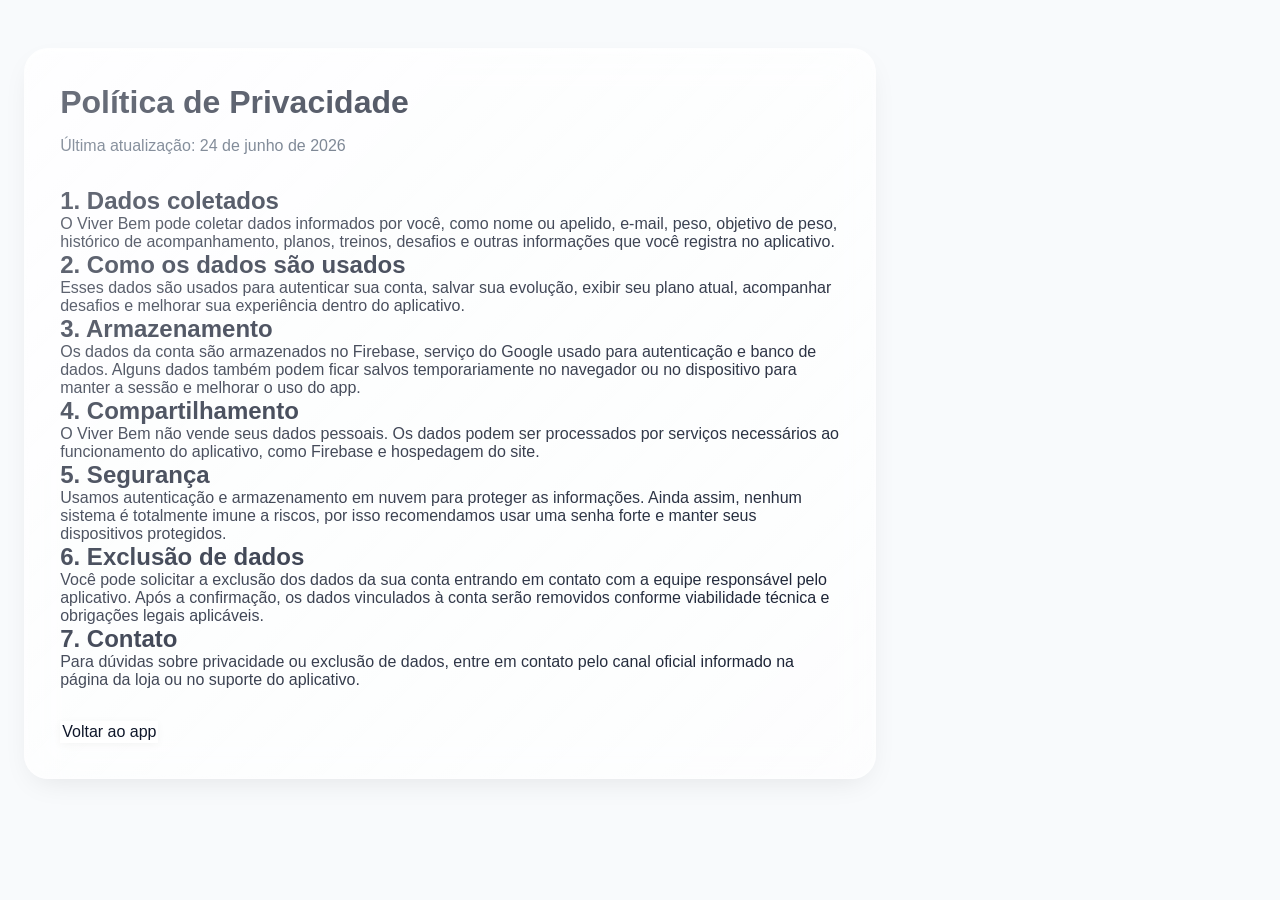
==== privacy.html @ 8c915dbe "Add privacy policy for store publication" ====
<!DOCTYPE html>
<html lang="pt-BR">

<head>
    <meta charset="UTF-8">
    <meta name="viewport" content="width=device-width, initial-scale=1.0">
    <title>Política de Privacidade | Viver Bem</title>
    <meta name="description" content="Política de privacidade do aplicativo Viver Bem.">
    <link rel="stylesheet" href="./style.css">
</head>

<body>
    <main class="main-content" style="margin-left: 0; max-width: 900px; padding: 3rem 1.5rem;">
        <section class="card">
            <h1 style="font-size: 2rem; margin-bottom: 1rem;">Política de Privacidade</h1>
            <p style="color: var(--text-muted); margin-bottom: 2rem;">Última atualização: 24 de junho de 2026</p>

            <h2>1. Dados coletados</h2>
            <p>O Viver Bem pode coletar dados informados por você, como nome ou apelido, e-mail, peso, objetivo de peso, histórico de acompanhamento, planos, treinos, desafios e outras informações que você registra no aplicativo.</p>

            <h2>2. Como os dados são usados</h2>
            <p>Esses dados são usados para autenticar sua conta, salvar sua evolução, exibir seu plano atual, acompanhar desafios e melhorar sua experiência dentro do aplicativo.</p>

            <h2>3. Armazenamento</h2>
            <p>Os dados da conta são armazenados no Firebase, serviço do Google usado para autenticação e banco de dados. Alguns dados também podem ficar salvos temporariamente no navegador ou no dispositivo para manter a sessão e melhorar o uso do app.</p>

            <h2>4. Compartilhamento</h2>
            <p>O Viver Bem não vende seus dados pessoais. Os dados podem ser processados por serviços necessários ao funcionamento do aplicativo, como Firebase e hospedagem do site.</p>

            <h2>5. Segurança</h2>
            <p>Usamos autenticação e armazenamento em nuvem para proteger as informações. Ainda assim, nenhum sistema é totalmente imune a riscos, por isso recomendamos usar uma senha forte e manter seus dispositivos protegidos.</p>

            <h2>6. Exclusão de dados</h2>
            <p>Você pode solicitar a exclusão dos dados da sua conta entrando em contato com a equipe responsável pelo aplicativo. Após a confirmação, os dados vinculados à conta serão removidos conforme viabilidade técnica e obrigações legais aplicáveis.</p>

            <h2>7. Contato</h2>
            <p>Para dúvidas sobre privacidade ou exclusão de dados, entre em contato pelo canal oficial informado na página da loja ou no suporte do aplicativo.</p>

            <p style="margin-top: 2rem;">
                <a href="./index.html" class="btn-outline" style="display: inline-flex; text-decoration: none;">Voltar ao app</a>
            </p>
        </section>
    </main>
</body>

</html>
---- style.css ----
:root {
  /* Premium Nature Palette - Vibrant Emeralds */
  --primary: #059669; /* Rich Emerald */
  --primary-light: #10b981;
  --primary-glow: rgba(16, 185, 129, 0.4);
  --primary-bg: rgba(16, 185, 129, 0.05);
  
  --secondary: #0f172a; /* Slate 900 */
  --accent: #f59e0b; /* Amber 500 */
  --danger: #ef4444;
  
  /* Modern App Background */
  --background: #f8fafc;
  
  /* Glassmorphism Variables */
  --glass-bg: rgba(255, 255, 255, 0.65);
  --glass-border: rgba(255, 255, 255, 0.4);
  --glass-blur: blur(24px);
  --surface-alt: rgba(241, 245, 249, 0.8);
  
  /* Typography */
  --text-main: #0f172a;
  --text-muted: #475569;
  --text-light: #94a3b8;
  
  /* Elevated Shadows */
  --shadow-sm: 0 2px 8px rgba(0,0,0,0.04);
  --shadow-md: 0 10px 30px -10px rgba(0,0,0,0.1);
  --shadow-lg: 0 20px 40px -15px rgba(0,0,0,0.15), 0 0 40px -10px var(--primary-glow);
  --shadow-inner: inset 0 2px 4px 0 rgba(255, 255, 255, 0.8);
  
  /* Sizing & Radius */
  --radius-md: 16px;
  --radius-lg: 24px;
  --radius-xl: 32px;
  --sidebar-width: 280px;
}

* {
  margin: 0;
  padding: 0;
  box-sizing: border-box;
}

body {
  font-family: 'Outfit', -apple-system, sans-serif;
  background-color: var(--background);
  color: var(--text-main);
  min-height: 100vh;
  overflow-x: hidden;
  position: relative;
}

/* --- Dynamic Background Mesh --- */
.bg-mesh {
  position: fixed;
  top: 0; left: 0; right: 0; bottom: 0;
  z-index: -1;
  overflow: hidden;
  background-color: var(--background);
}

.mesh-blob {
  position: absolute;
  filter: blur(80px);
  opacity: 0.6;
  border-radius: 50%;
  animation: float 20s infinite ease-in-out alternate;
}

.mesh-blob-1 {
  top: -10%; left: -10%;
  width: 50vw; height: 50vw;
  background: radial-gradient(circle, var(--primary-light) 0%, transparent 70%);
  animation-delay: 0s;
}

.mesh-blob-2 {
  bottom: -20%; right: -10%;
  width: 60vw; height: 60vw;
  background: radial-gradient(circle, #38bdf8 0%, transparent 70%); /* Light Blue contrast */
  animation-delay: -5s;
}

@keyframes float {
  0% { transform: translate(0, 0) scale(1); }
  50% { transform: translate(5%, 10%) scale(1.1); }
  100% { transform: translate(-5%, -5%) scale(0.95); }
}

/* --- Layout Structure --- */
.dashboard-active {
  display: flex;
}

/* Premium Glass Sidebar */
.sidebar {
  width: var(--sidebar-width);
  height: 100vh;
  background: var(--glass-bg);
  backdrop-filter: var(--glass-blur);
  -webkit-backdrop-filter: var(--glass-blur);
  border-right: 1px solid var(--glass-border);
  box-shadow: var(--shadow-inner);
  position: fixed;
  left: 0;
  top: 0;
  display: flex;
  flex-direction: column;
  padding: 2.5rem 1.7rem;
  z-index: 1000;
  transition: transform 0.4s cubic-bezier(0.16, 1, 0.3, 1);
}

.sidebar-logo {
  font-size: 1.8rem;
  font-weight: 800;
  color: var(--text-main);
  margin-bottom: 3.5rem;
  display: flex;
  align-items: center;
  gap: 12px;
  letter-spacing: -0.5px;
}

.nav-menu {
  display: flex;
  flex-direction: column;
  gap: 0.6rem;
  flex: 1;
}

.nav-item {
  padding: 1rem 1.2rem;
  border-radius: var(--radius-md);
  cursor: pointer;
  display: flex;
  align-items: center;
  gap: 14px;
  color: var(--text-muted);
  font-weight: 600;
  transition: all 0.3s cubic-bezier(0.4, 0, 0.2, 1);
  font-size: 1.05rem;
  position: relative;
  overflow: hidden;
}

.nav-item::before {
  content: '';
  position: absolute;
  top: 0; left: 0; width: 100%; height: 100%;
  background: var(--primary);
  opacity: 0;
  transition: opacity 0.3s ease;
  z-index: -1;
}

.nav-item:hover {
  color: var(--primary);
  transform: translateX(6px);
  background: var(--primary-bg);
}

.nav-item.active {
  background: var(--primary);
  color: white;
  box-shadow: 0 8px 20px -6px var(--primary-glow);
}

/* Main Content with proper scaling */
.main-content {
  flex: 1;
  margin-left: var(--sidebar-width);
  padding: 3rem 6% ;
  max-width: 1500px;
  width: calc(100% - var(--sidebar-width));
  position: relative;
}

/* --- Glassmorphism Components --- */
.card, .plan-item, .evolution-card {
  background: var(--glass-bg);
  backdrop-filter: var(--glass-blur);
  -webkit-backdrop-filter: var(--glass-blur);
  border-radius: var(--radius-lg);
  padding: 2.2rem;
  box-shadow: var(--shadow-md), var(--shadow-inner);
  border: 1px solid var(--glass-border);
  margin-bottom: 1.5rem;
  transition: all 0.4s cubic-bezier(0.16, 1, 0.3, 1);
  position: relative;
  overflow: hidden;
}

.card::before {
  content: '';
  position: absolute; inset: 0;
  background: linear-gradient(135deg, rgba(255,255,255,0.4) 0%, rgba(255,255,255,0) 100%);
  pointer-events: none;
}

.card:hover {
  transform: translateY(-5px);
  box-shadow: var(--shadow-lg), var(--shadow-inner);
  border-color: rgba(255, 255, 255, 0.8);
}

.grid {
  display: grid;
  grid-template-columns: repeat(auto-fit, minmax(320px, 1fr));
  gap: 2.5rem;
  margin-top: 2rem;
}

/* Modern Forms */
.form-group {
  margin-bottom: 2rem;
}

label {
  display: block;
  font-size: 0.9rem;
  font-weight: 700;
  color: var(--text-muted);
  margin-bottom: 0.8rem;
  letter-spacing: 0.5px;
}

input, select, textarea {
  width: 100%;
  padding: 1.2rem 1.5rem;
  border: 2px solid rgba(255,255,255,0.5);
  border-radius: var(--radius-md);
  font-size: 1.05rem;
  background: rgba(255, 255, 255, 0.8);
  transition: all 0.3s ease;
  color: var(--text-main);
  box-shadow: var(--shadow-sm);
  font-family: 'Outfit', sans-serif;
}

input:focus, select:focus {
  outline: none;
  background: #ffffff;
  border-color: var(--primary-light);
  box-shadow: 0 0 0 5px var(--primary-glow);
  transform: translateY(-2px);
}

input::placeholder {
  color: var(--text-light);
}

/* Premium Buttons */
button {
  padding: 1.1rem 2.2rem;
  border-radius: var(--radius-md);
  font-weight: 700;
  cursor: pointer;
  transition: all 0.3s cubic-bezier(0.4, 0, 0.2, 1);
  border: none;
  font-family: inherit;
  font-size: 1.05rem;
  display: inline-flex;
  align-items: center;
  justify-content: center;
  gap: 12px;
  position: relative;
  overflow: hidden;
}

.btn-primary {
  background: linear-gradient(135deg, var(--primary-light), var(--primary));
  color: white;
  box-shadow: 0 10px 20px -8px var(--primary);
  border: 1px solid rgba(255,255,255,0.2);
}

.btn-primary::after {
  content: '';
  position: absolute; top: 0; left: -100%; width: 100%; height: 100%;
  background: linear-gradient(90deg, transparent, rgba(255,255,255,0.3), transparent);
  transition: 0.5s;
}

.btn-primary:hover {
  transform: translateY(-3px) scale(1.02);
  box-shadow: 0 15px 30px -10px var(--primary), var(--shadow-inner);
}

.btn-primary:hover::after {
  left: 100%;
}

.btn-outline {
  background: var(--glass-bg);
  backdrop-filter: var(--glass-blur);
  border: 2px solid rgba(255,255,255,0.8);
  color: var(--text-main);
  box-shadow: var(--shadow-sm);
}

.btn-outline:hover {
  background: #ffffff;
  border-color: var(--primary-light);
  color: var(--primary);
  transform: translateY(-2px);
  box-shadow: 0 8px 20px -8px var(--primary-glow);
}

/* Badges & Tables */
.badge {
  padding: 0.5rem 1.2rem;
  border-radius: 99px;
  font-size: 0.8rem;
  font-weight: 800;
  text-transform: uppercase;
  letter-spacing: 0.5px;
  background: var(--primary-bg);
  color: var(--primary);
  border: 1px solid var(--primary-glow);
}

.pro-table {
  width: 100%;
  border-collapse: separate;
  border-spacing: 0 12px;
}

.pro-table th {
  text-align: left;
  padding: 1rem 1.5rem;
  color: var(--text-muted);
  font-weight: 700;
  text-transform: uppercase;
  font-size: 0.85rem;
  letter-spacing: 1px;
}

.pro-table td {
  padding: 1.5rem;
  background: var(--glass-bg);
  backdrop-filter: var(--glass-blur);
  border-top: 1px solid var(--glass-border);
  border-bottom: 1px solid var(--glass-border);
  font-weight: 500;
  transition: background 0.3s;
}
.pro-table tr:hover td {
  background: #ffffff;
}

.pro-table td:first-child {
  border-left: 1px solid var(--glass-border);
  border-radius: var(--radius-md) 0 0 var(--radius-md);
}

.pro-table td:last-child {
  border-right: 1px solid var(--glass-border);
  border-radius: 0 var(--radius-md) var(--radius-md) 0;
}

/* Animations */
@keyframes slideUpFade {
  from { opacity: 0; transform: translateY(30px); }
  to { opacity: 1; transform: translateY(0); }
}

.view-section {
  animation: slideUpFade 0.6s cubic-bezier(0.16, 1, 0.3, 1) forwards;
}

/* Dynamic Auth Screen */
.auth-overlay {
  position: fixed;
  inset: 0;
  display: flex;
  align-items: center;
  justify-content: center;
  z-index: 2000;
  padding: 1.5rem;
}

.auth-card {
  width: 100%;
  max-width: 480px;
  background: rgba(255, 255, 255, 0.7);
  backdrop-filter: blur(40px);
  -webkit-backdrop-filter: blur(40px);
  padding: 4rem 3.5rem;
  border-radius: var(--radius-xl);
  box-shadow: 0 40px 80px -20px rgba(0, 0, 0, 0.2), var(--shadow-inner);
  border: 1px solid rgba(255,255,255,0.6);
  text-align: center;
  position: relative;
  overflow: hidden;
  animation: slideUpFade 0.8s cubic-bezier(0.16, 1, 0.3, 1);
}

.auth-card h2 {
  font-size: 2.5rem;
  font-weight: 800;
  margin-bottom: 0.5rem;
  letter-spacing: -1px;
}

.auth-card .form-group {
  text-align: left;
}

/* Mobile Adjustments */
@media (max-width: 768px) {
  .dashboard-active {
    flex-direction: column;
  }
  
  .sidebar { 
    transform: translateX(-100%);
  }
  
  .main-content {
    margin-left: 0;
    width: 100%;
    padding: 1.5rem;
    padding-bottom: 100px;
  }
  
  .bottom-nav {
    display: flex !important;
    position: fixed;
    bottom: 25px;
    left: 20px;
    right: 20px;
    background: rgba(255, 255, 255, 0.85);
    backdrop-filter: blur(20px);
    -webkit-backdrop-filter: blur(20px);
    height: 75px;
    border-radius: var(--radius-xl);
    box-shadow: 0 20px 40px -10px rgba(0,0,0,0.15), var(--shadow-inner);
    border: 1px solid rgba(255,255,255,0.5);
    align-items: center;
    justify-content: space-around;
    padding: 0 10px;
    z-index: 1000;
  }
  
  .bottom-nav-item {
    flex: 1;
    display: flex;
    flex-direction: column;
    align-items: center;
    color: var(--text-light);
    font-size: 0.75rem;
    font-weight: 700;
    transition: all 0.3s ease;
    padding: 10px;
    border-radius: var(--radius-md);
  }
  
  .bottom-nav-item:hover, .bottom-nav-item.active {
    color: var(--primary);
    transform: translateY(-4px);
  }
  
  .bottom-nav-item span:first-child {
    font-size: 1.4rem !important;
    margin-bottom: 4px;
  }
}

/* Dynamic Classes */
.hidden { display: none !important; }
.text-center { text-align: center; }

/* Sub-tabs used in nutrition */
.sub-tabs {
  display: inline-flex;
  background: rgba(0,0,0,0.04);
  padding: 6px;
  border-radius: var(--radius-md);
  box-shadow: inset 0 2px 4px rgba(0,0,0,0.02);
}

.sub-tab-btn {
  background: transparent;
  padding: 0.8rem 1.5rem;
  border: none;
  font-weight: 600;
  color: var(--text-muted);
  border-radius: var(--radius-md);
  box-shadow: none;
}

.sub-tab-btn.active {
  background: #ffffff;
  color: var(--primary);
  box-shadow: var(--shadow-sm);
}

.tab-btn {
  flex: 1;
}

.tab-btn.active {
  background: var(--primary);
  color: white;
  border-color: var(--primary);
  box-shadow: 0 8px 20px -6px var(--primary-glow);
}

/* --- Challenge Setup Premium Styling --- */
.setup-challenge-card {
  border: 1px solid rgba(255, 255, 255, 0.7);
  border-radius: var(--radius-xl);
  padding: 3rem;
  max-width: 650px;
  margin: 1.5rem auto 3rem auto;
  background: rgba(255, 255, 255, 0.85);
  backdrop-filter: blur(24px);
  -webkit-backdrop-filter: blur(24px);
  box-shadow: 0 30px 60px -15px rgba(15, 23, 42, 0.08), 0 0 50px -10px var(--primary-glow);
  position: relative;
  overflow: hidden;
  transition: all 0.4s cubic-bezier(0.16, 1, 0.3, 1);
}

.setup-challenge-card::after {
  content: '';
  position: absolute;
  top: -120px;
  left: 50%;
  transform: translateX(-50%);
  width: 280px;
  height: 280px;
  background: radial-gradient(circle, var(--primary-glow) 0%, transparent 70%);
  opacity: 0.4;
  pointer-events: none;
  z-index: 0;
}

.input-icon-wrapper {
  position: relative;
  display: flex;
  align-items: center;
  width: 100%;
}

.input-icon-wrapper .input-icon {
  position: absolute;
  left: 18px;
  font-size: 1.25rem;
  color: var(--text-light);
  pointer-events: none;
  transition: color 0.3s ease;
  z-index: 2;
}

.input-icon-wrapper .input-suffix {
  position: absolute;
  right: 18px;
  font-size: 0.9rem;
  font-weight: 700;
  color: var(--text-light);
  pointer-events: none;
  z-index: 2;
}

.challenge-input {
  width: 100% !important;
  padding: 1.1rem 1.2rem 1.1rem 3.2rem !important;
  border: 2px solid #e2e8f0 !important;
  border-radius: var(--radius-md) !important;
  font-size: 1.05rem !important;
  background: white !important;
  transition: all 0.3s cubic-bezier(0.16, 1, 0.3, 1) !important;
  box-shadow: var(--shadow-sm) !important;
  font-weight: 600 !important;
  color: var(--text-main) !important;
}

.challenge-input:focus {
  border-color: var(--primary-light) !important;
  box-shadow: 0 0 0 4px var(--primary-glow) !important;
  transform: translateY(-2px);
}

.challenge-input:focus + .input-icon {
  color: var(--primary);
}

.challenge-setup-card-option {
  border: 2px solid #e2e8f0;
  border-radius: var(--radius-md);
  background: white;
  padding: 1.2rem 1rem;
  text-align: center;
  cursor: pointer;
  transition: all 0.3s cubic-bezier(0.16, 1, 0.3, 1);
  box-shadow: var(--shadow-sm);
  display: flex;
  flex-direction: column;
  align-items: center;
  justify-content: center;
  position: relative;
  overflow: hidden;
}

.challenge-setup-card-option:hover {
  border-color: var(--primary-light);
  transform: translateY(-4px);
  box-shadow: 0 12px 24px -10px rgba(15, 23, 42, 0.1);
}

.challenge-setup-card-option.active {
  border-color: var(--primary) !important;
  box-shadow: 0 12px 24px -8px var(--primary-glow) !important;
  background: linear-gradient(to bottom, #ffffff, #f0fdf4) !important;
  transform: translateY(-2px);
}

.challenge-setup-card-option.active .option-badge {
  background: var(--primary) !important;
  border-color: var(--primary) !important;
  color: white !important;
}

.option-badge {
  position: absolute;
  top: 8px;
  right: 8px;
  width: 18px;
  height: 18px;
  border-radius: 50%;
  border: 1px solid #e2e8f0;
  display: flex;
  align-items: center;
  justify-content: center;
  font-size: 0.65rem;
  background: white;
  transition: all 0.3s ease;
}

.challenge-setup-card-option.active .option-badge::after {
  content: '✓';
  font-weight: 900;
  font-size: 0.65rem;
}

.option-emoji {
  font-size: 2rem;
  margin-bottom: 8px;
  transition: transform 0.3s ease;
}

.challenge-setup-card-option:hover .option-emoji {
  transform: scale(1.15) rotate(5deg);
}

.option-title {
  font-weight: 800;
  font-size: 0.95rem;
  color: var(--secondary);
  margin-bottom: 4px;
}

.option-desc {
  font-size: 0.75rem;
  color: var(--text-muted);
  font-weight: 500;
  line-height: 1.3;
}

/* --- 30-Day Challenges Styles --- */

.desafio-card {
  border-radius: var(--radius-lg);
  padding: 2rem;
  display: flex;
  flex-direction: column;
  justify-content: space-between;
  height: 300px;
  color: white;
  transition: all 0.4s cubic-bezier(0.16, 1, 0.3, 1);
  box-shadow: var(--shadow-md);
  border: 1px solid rgba(255, 255, 255, 0.2);
  cursor: pointer;
  position: relative;
  overflow: hidden;
}

.desafio-card::before {
  content: '';
  position: absolute;
  inset: 0;
  background: linear-gradient(180deg, rgba(0,0,0,0) 40%, rgba(0,0,0,0.65) 100%);
  z-index: 1;
}

.desafio-card:hover {
  transform: translateY(-8px);
  box-shadow: 0 20px 40px -10px rgba(0, 0, 0, 0.15), var(--shadow-inner);
}

.desafio-card-content {
  position: relative;
  z-index: 2;
  height: 100%;
  display: flex;
  flex-direction: column;
  justify-content: space-between;
}

/* Gradient Themes for each Challenge */
.theme-seca {
  background: linear-gradient(135deg, #ff416c, #ff4b2b);
}
.theme-legs {
  background: linear-gradient(135deg, #11998e, #38ef7d);
}
.theme-core {
  background: linear-gradient(135deg, #7f00ff, #e100ff);
}
.theme-detox {
  background: linear-gradient(135deg, #00c6ff, #0072ff);
}

.desafio-title {
  font-size: 1.4rem;
  font-weight: 800;
  letter-spacing: -0.5px;
  text-shadow: 0 2px 4px rgba(0,0,0,0.2);
}

.desafio-desc {
  font-size: 0.9rem;
  opacity: 0.95;
  line-height: 1.4;
  margin-top: 8px;
  text-shadow: 0 1px 2px rgba(0,0,0,0.2);
}

/* Calendar Grid */
.desafio-calendar-grid {
  display: grid;
  grid-template-columns: repeat(auto-fill, minmax(130px, 1fr));
  gap: 1.2rem;
  margin-top: 1rem;
}

.desafio-day-box {
  background: rgba(255, 255, 255, 0.7);
  border: 1px solid var(--glass-border);
  border-radius: var(--radius-md);
  padding: 1.2rem 1rem;
  text-align: center;
  cursor: pointer;
  transition: all 0.3s cubic-bezier(0.16, 1, 0.3, 1);
  display: flex;
  flex-direction: column;
  justify-content: space-between;
  min-height: 110px;
  box-shadow: var(--shadow-sm);
  position: relative;
  overflow: hidden;
}

.desafio-day-box:hover {
  background: white;
  transform: translateY(-4px);
  box-shadow: var(--shadow-md);
  border-color: var(--primary-light);
}

.desafio-day-number {
  font-size: 1.25rem;
  font-weight: 800;
  color: var(--secondary);
}

.desafio-day-task {
  font-size: 0.75rem;
  color: var(--text-muted);
  font-weight: 600;
  margin-top: 5px;
  line-height: 1.3;
}

.desafio-day-box.completed {
  background: #e6fcf5;
  border-color: #2ecc71;
  box-shadow: 0 4px 12px rgba(46, 204, 113, 0.15);
}

.desafio-day-box.completed .desafio-day-number {
  color: #0ca678;
}

.desafio-day-box.completed::after {
  content: '✅';
  font-size: 1.1rem;
  margin-top: 6px;
  display: block;
}

@keyframes pulse {
  0% { transform: scale(1); }
  50% { transform: scale(1.02); }
  100% { transform: scale(1); }
}

/* Premium Selected Day Styles */
.desafio-day-box.selected {
  background: white;
  border: 2px solid var(--primary) !important;
  box-shadow: 0 0 18px rgba(16, 185, 129, 0.4) !important;
  transform: translateY(-4px) scale(1.04);
  z-index: 10;
}

.desafio-day-box.completed.selected {
  border-color: #2ecc71 !important;
  box-shadow: 0 0 18px rgba(46, 204, 113, 0.4) !important;
}

.intensity-badge {
  font-weight: 800;
  font-size: 0.8rem;
  letter-spacing: 1px;
  padding: 4px 10px;
  border-radius: 20px;
  color: white;
  display: inline-flex;
  align-items: center;
  gap: 4px;
  box-shadow: 0 2px 5px rgba(0,0,0,0.1);
}

.intensity-flame {
  display: inline-block;
  animation: flamePulse 1.2s infinite alternate;
}

@keyframes flamePulse {
  0% { transform: scale(1); filter: drop-shadow(0 0 1px #f97316); }
  100% { transform: scale(1.2); filter: drop-shadow(0 0 4px #ef4444); }
}

.selected-day-details-card {
  background: rgba(255, 255, 255, 0.85);
  backdrop-filter: blur(16px);
  border: 1px solid var(--glass-border);
  border-radius: var(--radius-lg);
  padding: 2.5rem 2rem;
  box-shadow: var(--shadow-lg);
  margin-top: 2.5rem;
  animation: slideUpFade 0.4s cubic-bezier(0.16, 1, 0.3, 1);
}

@keyframes slideUpFade {
  from { opacity: 0; transform: translateY(15px); }
  to { opacity: 1; transform: translateY(0); }
}
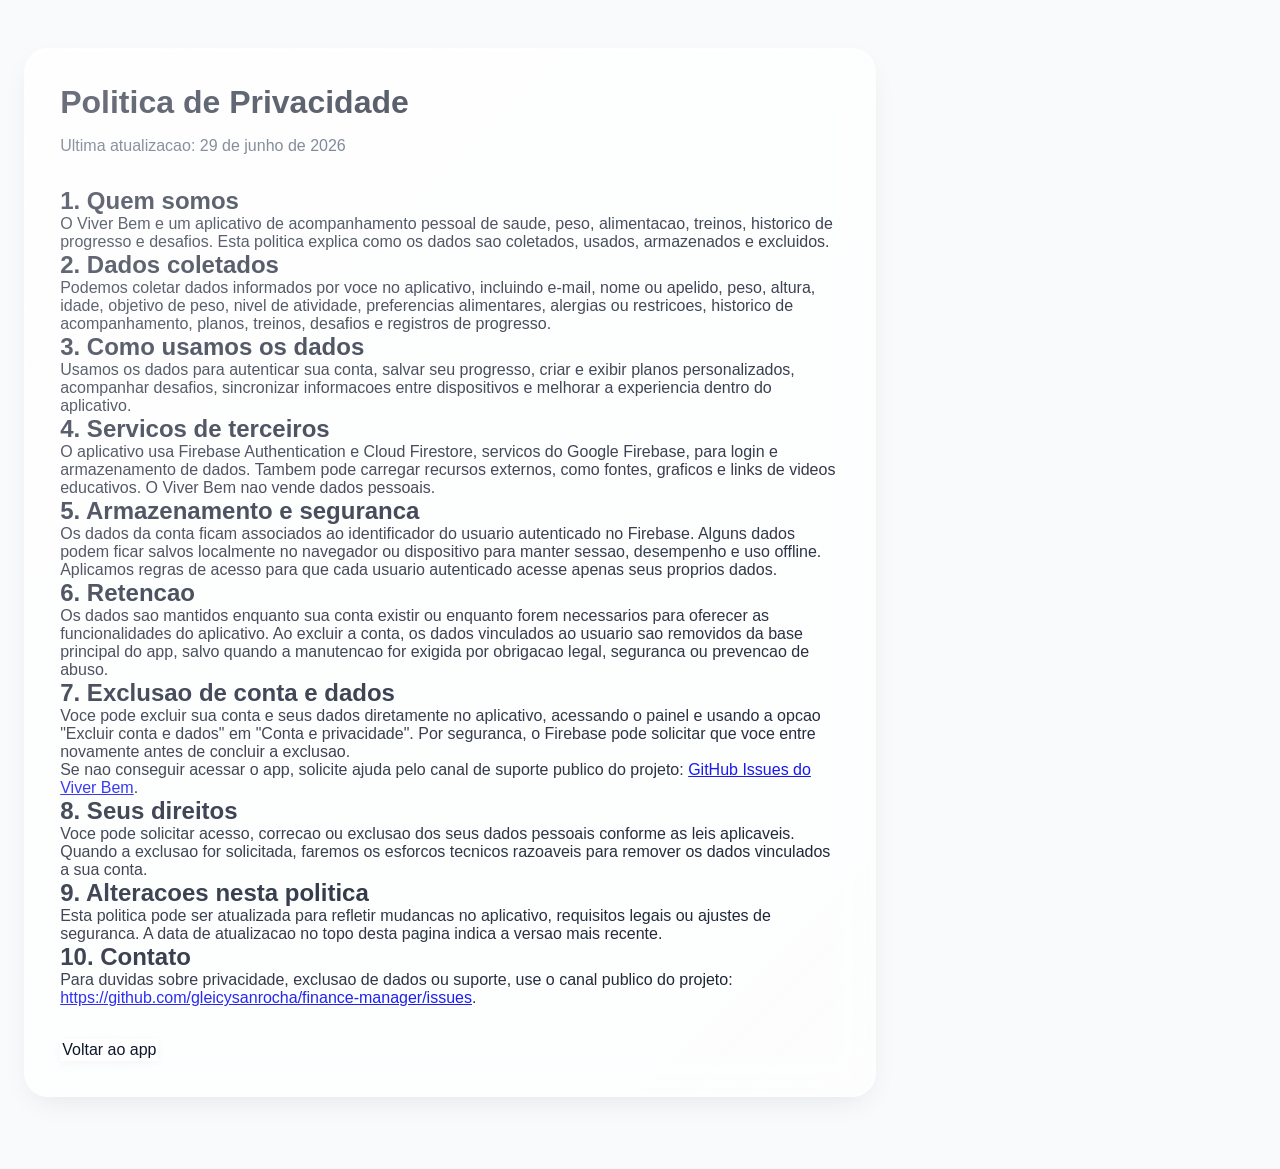
==== commit 1b283d13: "Fix Play Store privacy and Firebase readiness" ====
--- a/privacy.html
+++ b/privacy.html
@@ -4,37 +4,47 @@
 <head>
     <meta charset="UTF-8">
     <meta name="viewport" content="width=device-width, initial-scale=1.0">
-    <title>Política de Privacidade | Viver Bem</title>
-    <meta name="description" content="Política de privacidade do aplicativo Viver Bem.">
+    <title>Politica de Privacidade | Viver Bem</title>
+    <meta name="description" content="Politica de privacidade do aplicativo Viver Bem.">
     <link rel="stylesheet" href="./style.css">
 </head>
 
 <body>
     <main class="main-content" style="margin-left: 0; max-width: 900px; padding: 3rem 1.5rem;">
         <section class="card">
-            <h1 style="font-size: 2rem; margin-bottom: 1rem;">Política de Privacidade</h1>
-            <p style="color: var(--text-muted); margin-bottom: 2rem;">Última atualização: 24 de junho de 2026</p>
+            <h1 style="font-size: 2rem; margin-bottom: 1rem;">Politica de Privacidade</h1>
+            <p style="color: var(--text-muted); margin-bottom: 2rem;">Ultima atualizacao: 29 de junho de 2026</p>
 
-            <h2>1. Dados coletados</h2>
-            <p>O Viver Bem pode coletar dados informados por você, como nome ou apelido, e-mail, peso, objetivo de peso, histórico de acompanhamento, planos, treinos, desafios e outras informações que você registra no aplicativo.</p>
+            <h2>1. Quem somos</h2>
+            <p>O Viver Bem e um aplicativo de acompanhamento pessoal de saude, peso, alimentacao, treinos, historico de progresso e desafios. Esta politica explica como os dados sao coletados, usados, armazenados e excluidos.</p>
 
-            <h2>2. Como os dados são usados</h2>
-            <p>Esses dados são usados para autenticar sua conta, salvar sua evolução, exibir seu plano atual, acompanhar desafios e melhorar sua experiência dentro do aplicativo.</p>
+            <h2>2. Dados coletados</h2>
+            <p>Podemos coletar dados informados por voce no aplicativo, incluindo e-mail, nome ou apelido, peso, altura, idade, objetivo de peso, nivel de atividade, preferencias alimentares, alergias ou restricoes, historico de acompanhamento, planos, treinos, desafios e registros de progresso.</p>
 
-            <h2>3. Armazenamento</h2>
-            <p>Os dados da conta são armazenados no Firebase, serviço do Google usado para autenticação e banco de dados. Alguns dados também podem ficar salvos temporariamente no navegador ou no dispositivo para manter a sessão e melhorar o uso do app.</p>
+            <h2>3. Como usamos os dados</h2>
+            <p>Usamos os dados para autenticar sua conta, salvar seu progresso, criar e exibir planos personalizados, acompanhar desafios, sincronizar informacoes entre dispositivos e melhorar a experiencia dentro do aplicativo.</p>
 
-            <h2>4. Compartilhamento</h2>
-            <p>O Viver Bem não vende seus dados pessoais. Os dados podem ser processados por serviços necessários ao funcionamento do aplicativo, como Firebase e hospedagem do site.</p>
+            <h2>4. Servicos de terceiros</h2>
+            <p>O aplicativo usa Firebase Authentication e Cloud Firestore, servicos do Google Firebase, para login e armazenamento de dados. Tambem pode carregar recursos externos, como fontes, graficos e links de videos educativos. O Viver Bem nao vende dados pessoais.</p>
 
-            <h2>5. Segurança</h2>
-            <p>Usamos autenticação e armazenamento em nuvem para proteger as informações. Ainda assim, nenhum sistema é totalmente imune a riscos, por isso recomendamos usar uma senha forte e manter seus dispositivos protegidos.</p>
+            <h2>5. Armazenamento e seguranca</h2>
+            <p>Os dados da conta ficam associados ao identificador do usuario autenticado no Firebase. Alguns dados podem ficar salvos localmente no navegador ou dispositivo para manter sessao, desempenho e uso offline. Aplicamos regras de acesso para que cada usuario autenticado acesse apenas seus proprios dados.</p>
 
-            <h2>6. Exclusão de dados</h2>
-            <p>Você pode solicitar a exclusão dos dados da sua conta entrando em contato com a equipe responsável pelo aplicativo. Após a confirmação, os dados vinculados à conta serão removidos conforme viabilidade técnica e obrigações legais aplicáveis.</p>
+            <h2>6. Retencao</h2>
+            <p>Os dados sao mantidos enquanto sua conta existir ou enquanto forem necessarios para oferecer as funcionalidades do aplicativo. Ao excluir a conta, os dados vinculados ao usuario sao removidos da base principal do app, salvo quando a manutencao for exigida por obrigacao legal, seguranca ou prevencao de abuso.</p>
 
-            <h2>7. Contato</h2>
-            <p>Para dúvidas sobre privacidade ou exclusão de dados, entre em contato pelo canal oficial informado na página da loja ou no suporte do aplicativo.</p>
+            <h2 id="account-deletion">7. Exclusao de conta e dados</h2>
+            <p>Voce pode excluir sua conta e seus dados diretamente no aplicativo, acessando o painel e usando a opcao "Excluir conta e dados" em "Conta e privacidade". Por seguranca, o Firebase pode solicitar que voce entre novamente antes de concluir a exclusao.</p>
+            <p>Se nao conseguir acessar o app, solicite ajuda pelo canal de suporte publico do projeto: <a href="https://github.com/gleicysanrocha/finance-manager/issues" target="_blank" rel="noopener noreferrer">GitHub Issues do Viver Bem</a>.</p>
+
+            <h2>8. Seus direitos</h2>
+            <p>Voce pode solicitar acesso, correcao ou exclusao dos seus dados pessoais conforme as leis aplicaveis. Quando a exclusao for solicitada, faremos os esforcos tecnicos razoaveis para remover os dados vinculados a sua conta.</p>
+
+            <h2>9. Alteracoes nesta politica</h2>
+            <p>Esta politica pode ser atualizada para refletir mudancas no aplicativo, requisitos legais ou ajustes de seguranca. A data de atualizacao no topo desta pagina indica a versao mais recente.</p>
+
+            <h2>10. Contato</h2>
+            <p>Para duvidas sobre privacidade, exclusao de dados ou suporte, use o canal publico do projeto: <a href="https://github.com/gleicysanrocha/finance-manager/issues" target="_blank" rel="noopener noreferrer">https://github.com/gleicysanrocha/finance-manager/issues</a>.</p>
 
             <p style="margin-top: 2rem;">
                 <a href="./index.html" class="btn-outline" style="display: inline-flex; text-decoration: none;">Voltar ao app</a>
